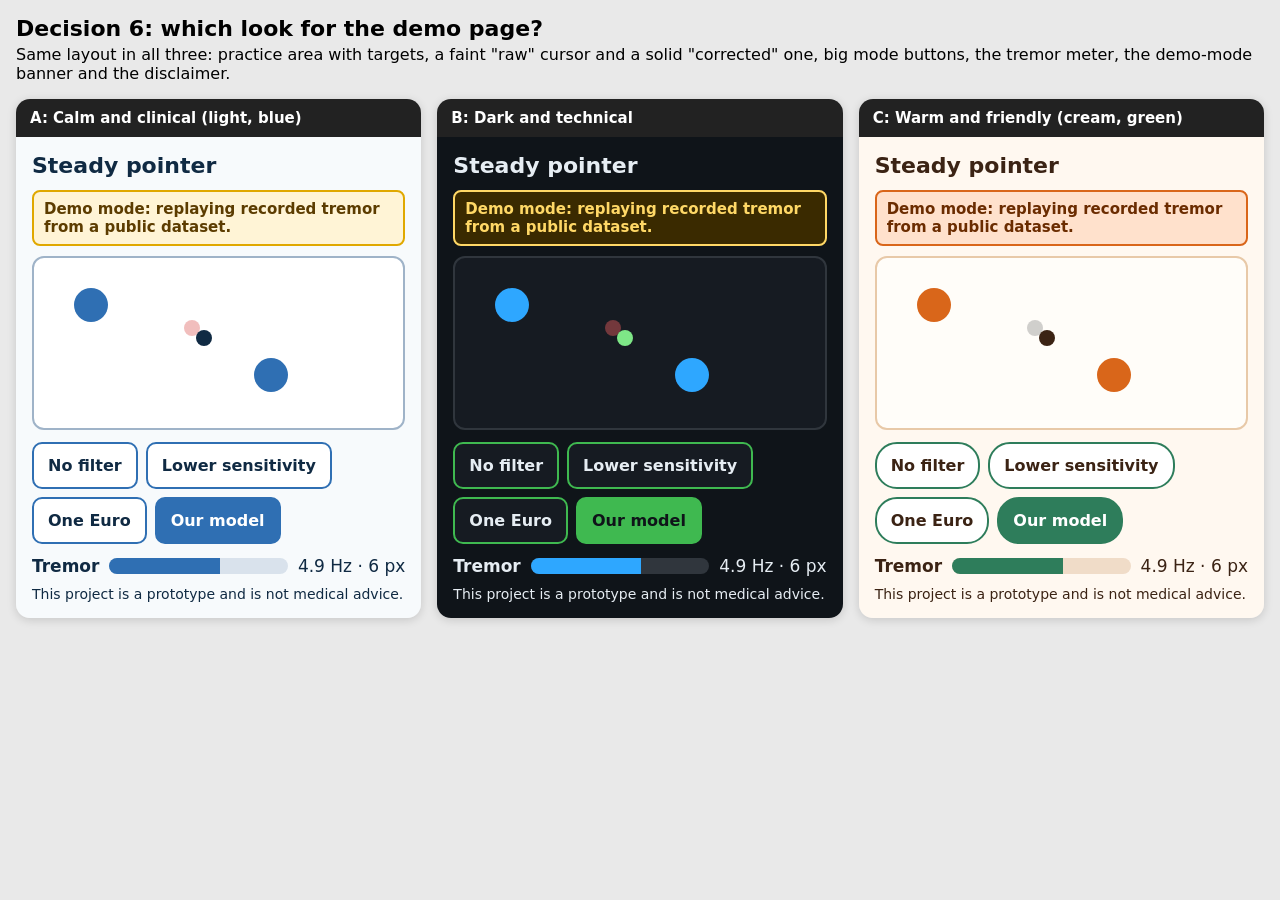
==== docs/style_mockups.html @ efa98c4f "Step 11: live demo page (warm style, plain JavaScript) Practice area with the system cursor hidden a" ====
<!doctype html>
<html lang="en">
<head>
<meta charset="utf-8">
<meta name="viewport" content="width=device-width, initial-scale=1">
<title>Style options</title>
<style>
  body { margin: 0; padding: 16px; font-family: system-ui, -apple-system, "Segoe UI", sans-serif; background: #e9e9e9; }
  h1 { font-size: 22px; margin: 0 0 4px; }
  p.lead { margin: 0 0 16px; font-size: 16px; }
  .grid { display: grid; grid-template-columns: repeat(auto-fit, minmax(330px, 1fr)); gap: 16px; }
  .card { border-radius: 14px; overflow: hidden; box-shadow: 0 2px 10px rgba(0,0,0,.15); }
  .label { font-size: 15px; font-weight: 700; padding: 10px 14px; background: #222; color: #fff; }
  .app { padding: 16px; }
  .app h2 { margin: 0 0 12px; font-size: 22px; }
  .banner { padding: 8px 10px; border-radius: 8px; font-size: 15px; font-weight: 600; margin-bottom: 10px; }
  .area { position: relative; height: 170px; border-radius: 12px; margin-bottom: 12px; }
  .target { position: absolute; width: 34px; height: 34px; border-radius: 50%; }
  .cur { position: absolute; width: 16px; height: 16px; border-radius: 50%; }
  .buttons { display: flex; flex-wrap: wrap; gap: 8px; margin-bottom: 12px; }
  .btn { font-size: 16px; padding: 12px 14px; border-radius: 10px; border: 2px solid; font-weight: 600; }
  .meter { display: flex; gap: 10px; align-items: center; font-size: 17px; margin-bottom: 10px; }
  .bar { flex: 1; height: 16px; border-radius: 8px; overflow: hidden; }
  .bar > div { height: 100%; width: 62%; }
  .foot { font-size: 14px; }

  /* A: calm and clinical */
  .a .app { background: #f7fafc; color: #102a43; }
  .a .banner { background: #fff4d6; color: #5c3c00; border: 2px solid #e0a800; }
  .a .area { background: #ffffff; border: 2px solid #9fb3c8; }
  .a .target { background: #2f6fb3; }
  .a .raw { background: rgba(214, 69, 65, .35); }
  .a .ok { background: #102a43; }
  .a .btn { background: #fff; border-color: #2f6fb3; color: #102a43; }
  .a .btn.on { background: #2f6fb3; color: #fff; }
  .a .bar { background: #d9e2ec; } .a .bar > div { background: #2f6fb3; }

  /* B: dark and technical */
  .b .app { background: #0f1419; color: #e6edf3; }
  .b .banner { background: #3a2a00; color: #ffd866; border: 2px solid #ffd866; }
  .b .area { background: #161b22; border: 2px solid #30363d; }
  .b .target { background: #2ea7ff; }
  .b .raw { background: rgba(255, 99, 99, .4); }
  .b .ok { background: #7ee787; }
  .b .btn { background: #161b22; border-color: #3fb950; color: #e6edf3; }
  .b .btn.on { background: #3fb950; color: #0f1419; }
  .b .bar { background: #30363d; } .b .bar > div { background: #2ea7ff; }

  /* C: warm and friendly */
  .c .app { background: #fff8f0; color: #3b2314; }
  .c .banner { background: #ffe1cc; color: #6b2c00; border: 2px solid #d9661a; }
  .c .area { background: #fffdf9; border: 2px solid #e8c9a8; }
  .c .target { background: #d9661a; }
  .c .raw { background: rgba(120, 120, 120, .35); }
  .c .ok { background: #3b2314; }
  .c .btn { background: #fff; border-color: #2e7d5b; color: #3b2314; border-radius: 22px; }
  .c .btn.on { background: #2e7d5b; color: #fff; }
  .c .bar { background: #f0dcc8; } .c .bar > div { background: #2e7d5b; }
</style>
</head>
<body>
<h1>Decision 6: which look for the demo page?</h1>
<p class="lead">Same layout in all three: practice area with targets, a faint "raw" cursor and a solid
"corrected" one, big mode buttons, the tremor meter, the demo-mode banner and the disclaimer.</p>
<div class="grid">
  <script>
    const styles = [["a", "A: Calm and clinical (light, blue)"], ["b", "B: Dark and technical"], ["c", "C: Warm and friendly (cream, green)"]];
    for (const [key, name] of styles) {
      document.write(`
      <div class="card ${key}">
        <div class="label">${name}</div>
        <div class="app">
          <h2>Steady pointer</h2>
          <div class="banner">Demo mode: replaying recorded tremor from a public dataset.</div>
          <div class="area">
            <div class="target" style="left:40px;top:30px"></div>
            <div class="target" style="left:220px;top:100px"></div>
            <div class="cur raw" style="left:150px;top:62px"></div>
            <div class="cur ok" style="left:162px;top:72px"></div>
          </div>
          <div class="buttons">
            <span class="btn">No filter</span><span class="btn">Lower sensitivity</span>
            <span class="btn">One Euro</span><span class="btn on">Our model</span>
          </div>
          <div class="meter"><b>Tremor</b><div class="bar"><div></div></div><span>4.9 Hz · 6 px</span></div>
          <div class="foot">This project is a prototype and is not medical advice.</div>
        </div>
      </div>`);
    }
  </script>
</div>
</body>
</html>
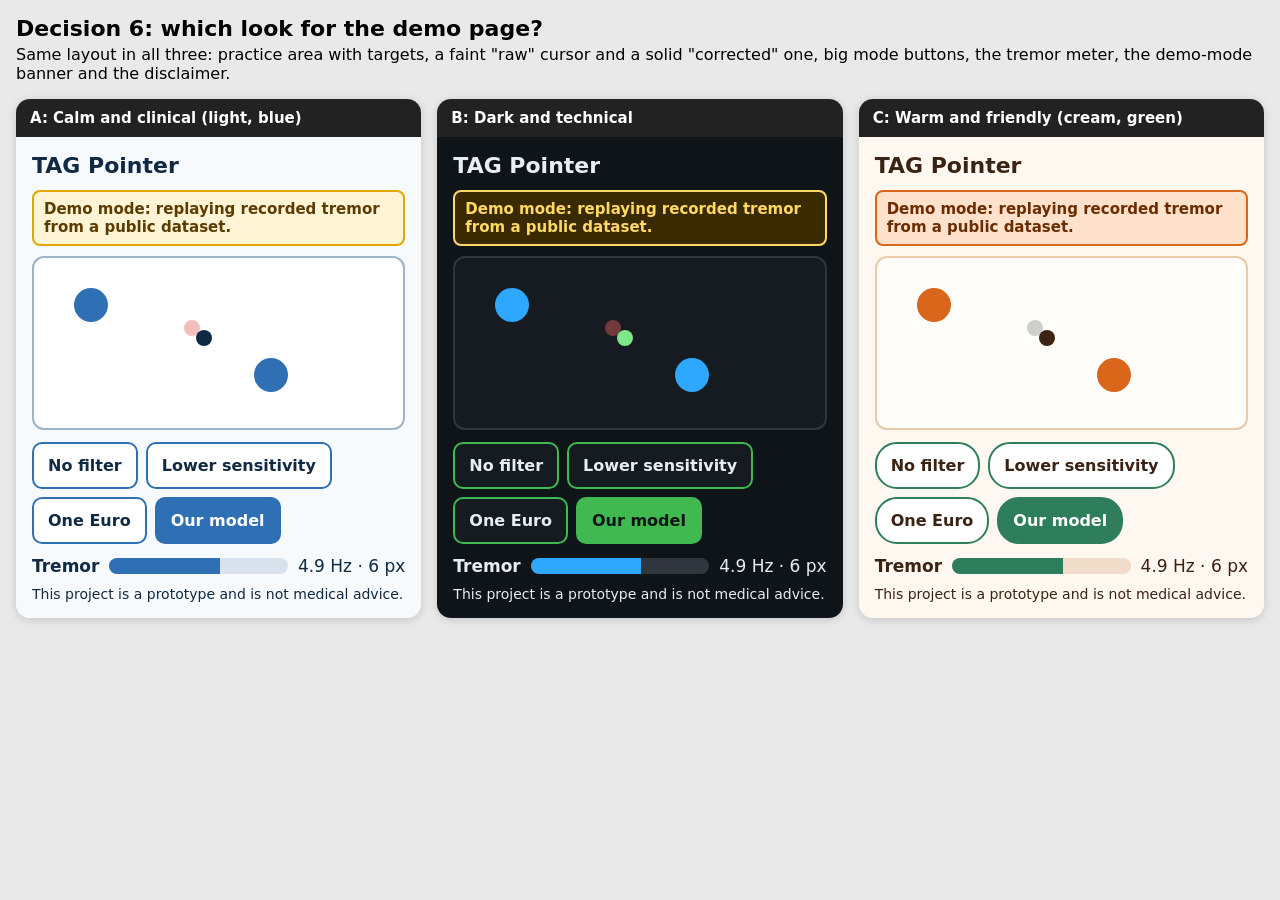
==== commit f393d95d: "Rename the project to TAG Pointer (team leader's decision) Page title, top-bar name, the session pic" ====
--- a/docs/style_mockups.html
+++ b/docs/style_mockups.html
@@ -70,7 +70,7 @@
       <div class="card ${key}">
         <div class="label">${name}</div>
         <div class="app">
-          <h2>Steady pointer</h2>
+          <h2>TAG Pointer</h2>
           <div class="banner">Demo mode: replaying recorded tremor from a public dataset.</div>
           <div class="area">
             <div class="target" style="left:40px;top:30px"></div>
